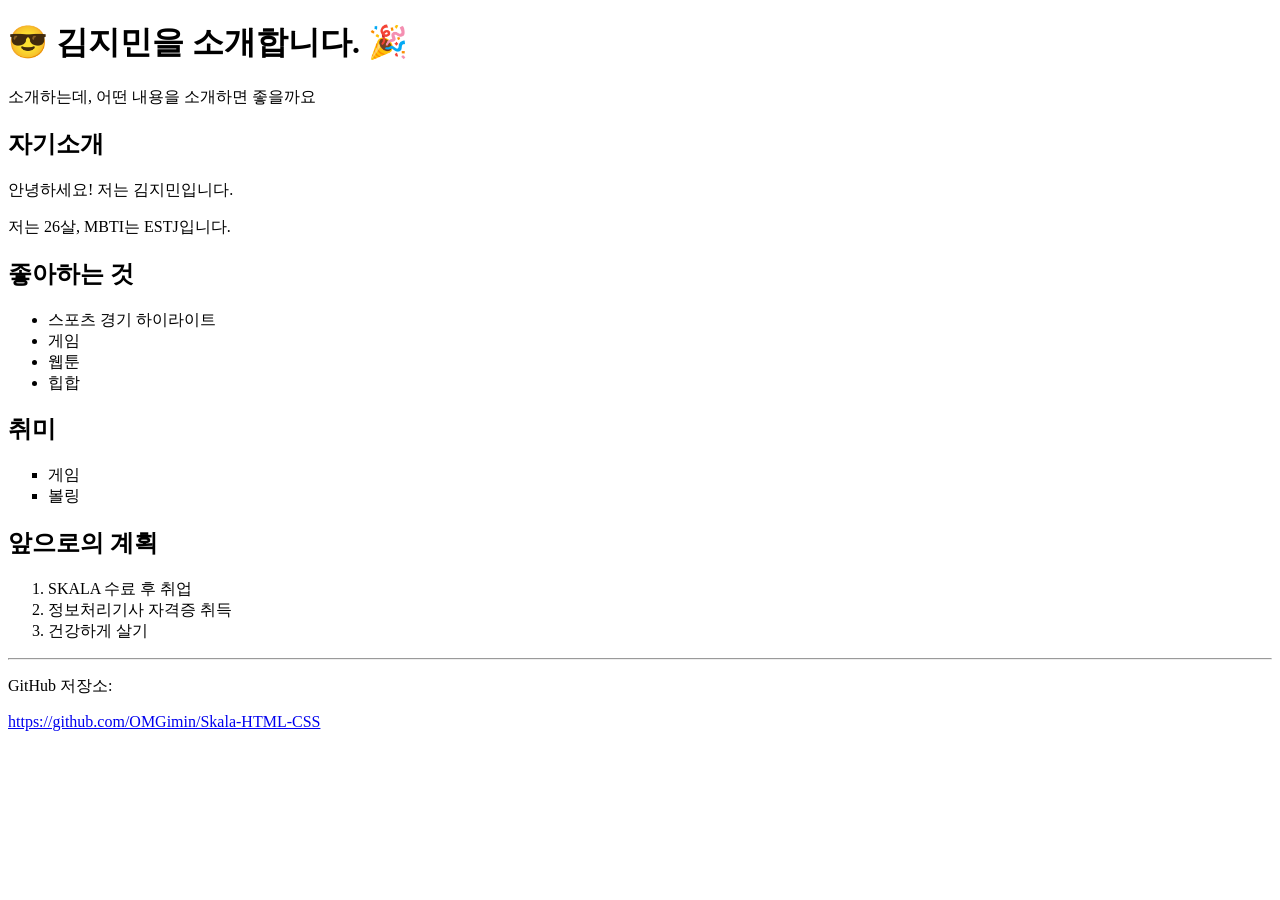
==== index.html @ 38d7fe78 "Day 실습2" ====
<!DOCTYPE html>
<html lang="en">
<head>
    <meta charset="UTF-8">
    <meta name="viewport" content="width=device-width, initial-scale=1.0">
    <title>Main</title>
</head>
<body>
    <h1>😎 김지민을 소개합니다. 🎉 </h1>
    <p>소개하는데, 어떤 내용을 소개하면 좋을까요</p>

    <h2>자기소개</h2>
    <p>안녕하세요! 저는 김지민입니다.</p>
    <p>저는 26살, MBTI는 ESTJ입니다.</p>
    <h2>좋아하는 것</h2>
    <ul>
        <li>스포츠 경기 하이라이트</li>
        <li>게임</li>
        <li>웹툰</li>
        <li>힙합</li>
    </ul>

    <h2>취미</h2>
    <ul style="list-style-type: square;">
        <li>게임</li>
        <li>볼링</li>
    </ul>

    <h2>앞으로의 계획</h2>
    <ol>
        <li>SKALA 수료 후 취업</li>   
        <li>정보처리기사 자격증 취득</li>
        <li>건강하게 살기</li>
    </ol>
    <hr>
    <p>GitHub 저장소:</p>
    <p>
        <a href="https://github.com/OMGimin/Skala-HTML-CSS">https://github.com/OMGimin/Skala-HTML-CSS</a>
    </p>
</body>
</html>
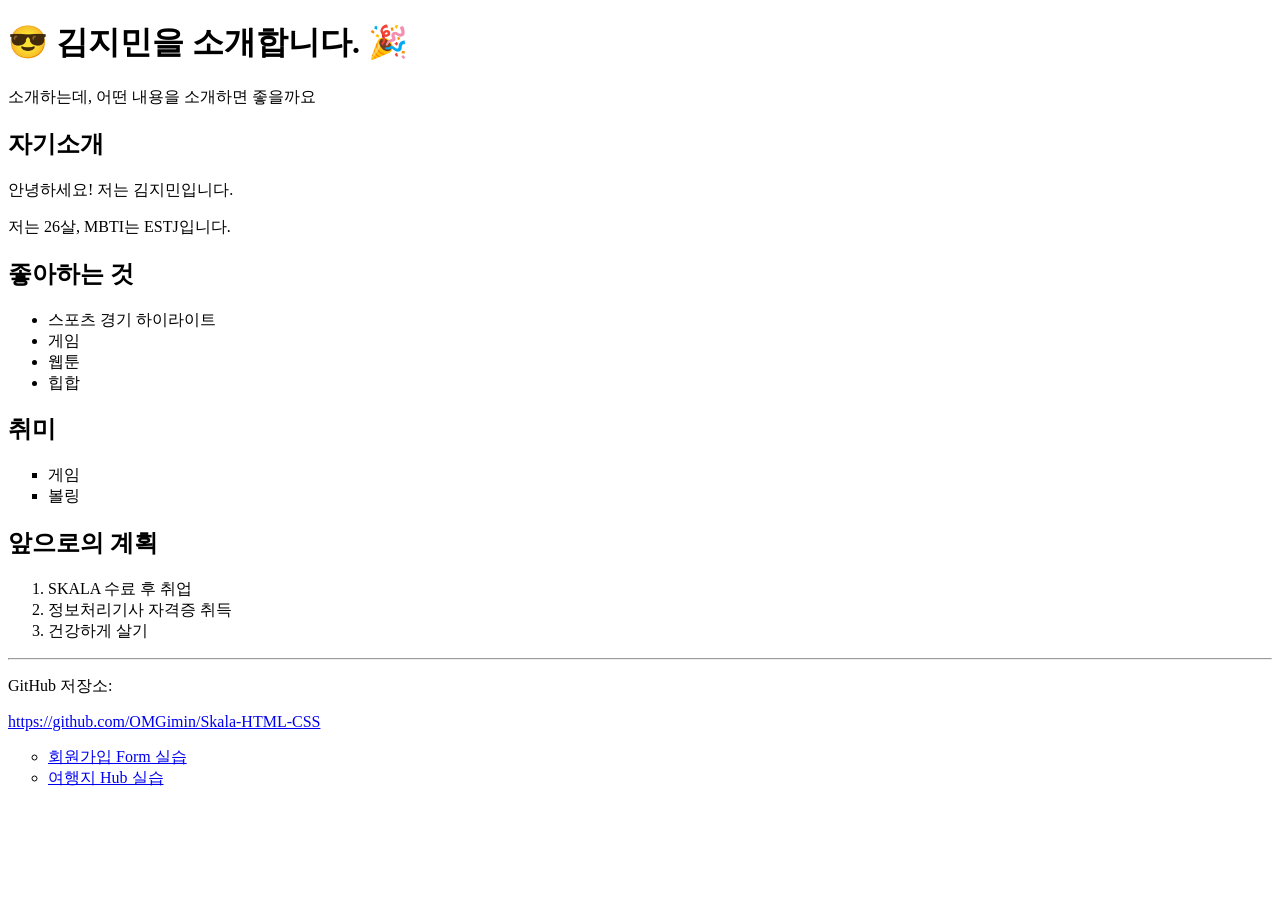
==== commit 70e40176: "Day1 실습5 여행지 Hub 작성" ====
--- a/index.html
+++ b/index.html
@@ -1,5 +1,5 @@
 <!DOCTYPE html>
-<html lang="en">
+<html lang="ko">
 <head>
     <meta charset="UTF-8">
     <meta name="viewport" content="width=device-width, initial-scale=1.0">
@@ -35,7 +35,11 @@
     <hr>
     <p>GitHub 저장소:</p>
     <p>
-        <a href="https://github.com/OMGimin/Skala-HTML-CSS">https://github.com/OMGimin/Skala-HTML-CSS</a>
+        <a href="https://github.com/OMGimin/Skala-HTML-CSS" target="_blank">https://github.com/OMGimin/Skala-HTML-CSS</a>
     </p>
+    <ul style="list-style-type: circle;">
+        <li><a href="signup.html">회원가입 Form 실습</a></li>
+        <li><a href="travel.html">여행지 Hub 실습</a></li>
+    </ul>
 </body>
-</html>+</html>
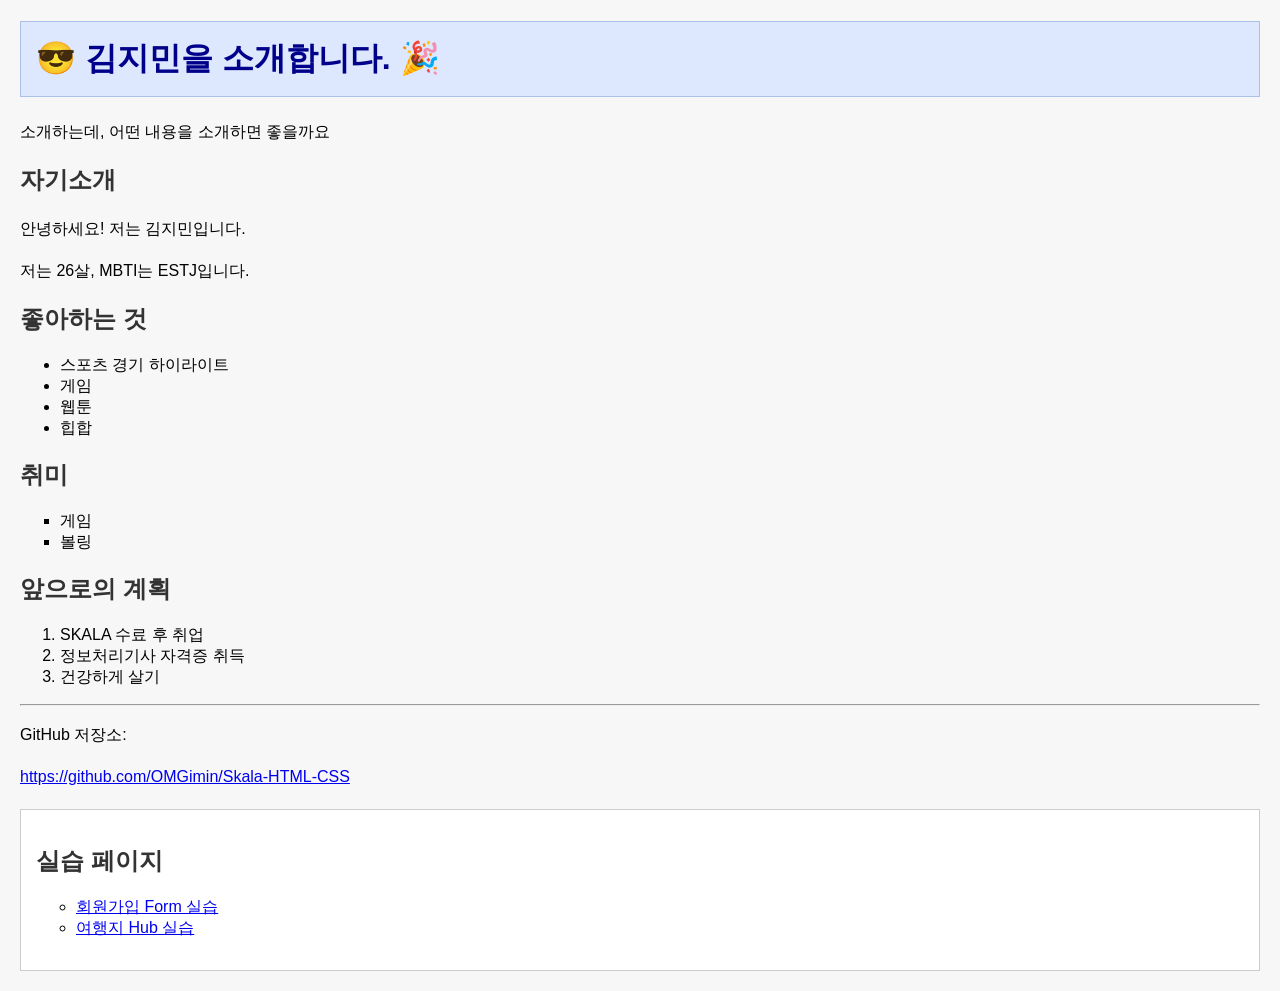
==== commit 6946b2d7: "Day2 실습1 CSS 스타일링 적용" ====
--- a/index.html
+++ b/index.html
@@ -4,9 +4,10 @@
     <meta charset="UTF-8">
     <meta name="viewport" content="width=device-width, initial-scale=1.0">
     <title>Main</title>
+    <link rel="stylesheet" href="css/style.css">
 </head>
 <body>
-    <h1>😎 김지민을 소개합니다. 🎉 </h1>
+    <h1 class="page-title">😎 김지민을 소개합니다. 🎉 </h1>
     <p>소개하는데, 어떤 내용을 소개하면 좋을까요</p>
 
     <h2>자기소개</h2>
@@ -37,9 +38,12 @@
     <p>
         <a href="https://github.com/OMGimin/Skala-HTML-CSS" target="_blank">https://github.com/OMGimin/Skala-HTML-CSS</a>
     </p>
-    <ul style="list-style-type: circle;">
-        <li><a href="signup.html">회원가입 Form 실습</a></li>
-        <li><a href="travel.html">여행지 Hub 실습</a></li>
-    </ul>
+    <div id="main-menu">
+        <h2>실습 페이지</h2>
+        <ul style="list-style-type: circle;">
+            <li><a href="signup.html">회원가입 Form 실습</a></li>
+            <li><a href="travel.html">여행지 Hub 실습</a></li>
+        </ul>
+    </div>
 </body>
 </html>
--- a/css/style.css
+++ b/css/style.css
@@ -0,0 +1,58 @@
+body {
+  font-family: Arial, sans-serif;
+  margin: 20px;
+  background-color: #f7f7f7;
+}
+
+h1 {
+  color: darkblue;
+}
+
+h2 {
+  color: #333333;
+}
+
+p {
+  line-height: 1.6;
+}
+
+.page-title {
+  background-color: #dde8ff;
+  padding: 15px;
+  border: 1px solid #aac0e8;
+}
+
+#main-menu {
+  background-color: white;
+  border: 1px solid #cccccc;
+  padding: 15px;
+  margin-top: 20px;
+}
+
+.travel-list {
+  display: flex;
+  flex-direction: row;
+  gap: 20px;
+}
+
+.travel-card {
+  background-color: white;
+  border: 1px solid #cccccc;
+  padding: 15px;
+  width: 300px;
+  transition: 0.3s;
+}
+
+.travel-card img {
+  width: 100%;
+}
+
+.travel-card:hover {
+  background-color: #eef6ff;
+}
+
+@media screen and (max-width: 700px) {
+  .travel-list {
+    flex-direction: column;
+  }
+}
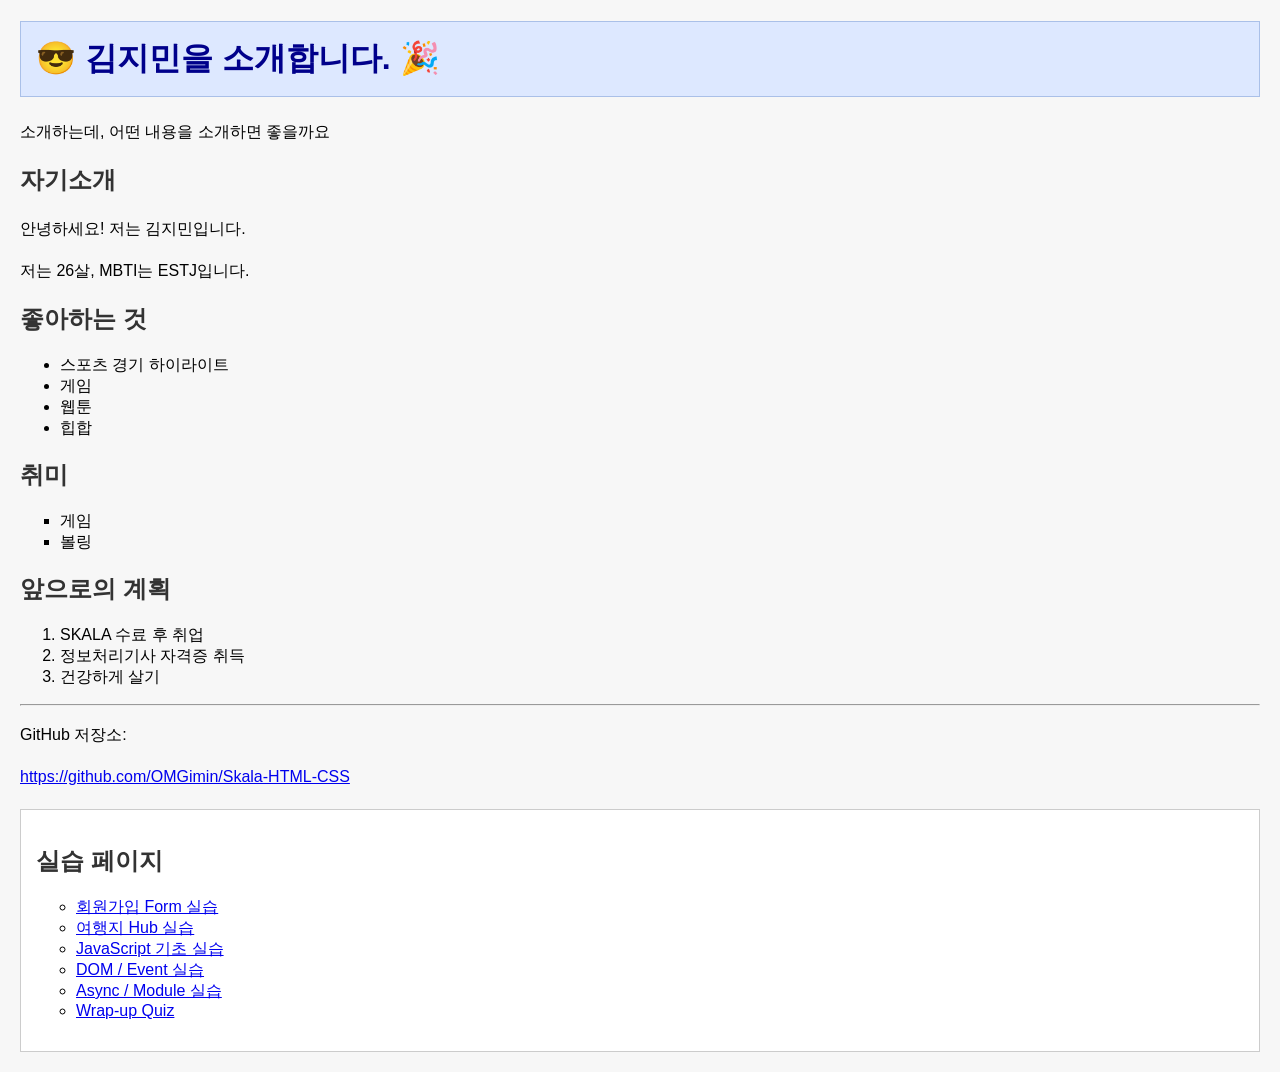
==== commit 4e43f969: "Day2 실습2 JavaScript 기초 작성" ====
--- a/index.html
+++ b/index.html
@@ -43,6 +43,10 @@
         <ul style="list-style-type: circle;">
             <li><a href="signup.html">회원가입 Form 실습</a></li>
             <li><a href="travel.html">여행지 Hub 실습</a></li>
+            <li><a href="js-basic.html">JavaScript 기초 실습</a></li>
+            <li><a href="dom-event.html">DOM / Event 실습</a></li>
+            <li><a href="async-module.html">Async / Module 실습</a></li>
+            <li><a href="quiz.html">Wrap-up Quiz</a></li>
         </ul>
     </div>
 </body>
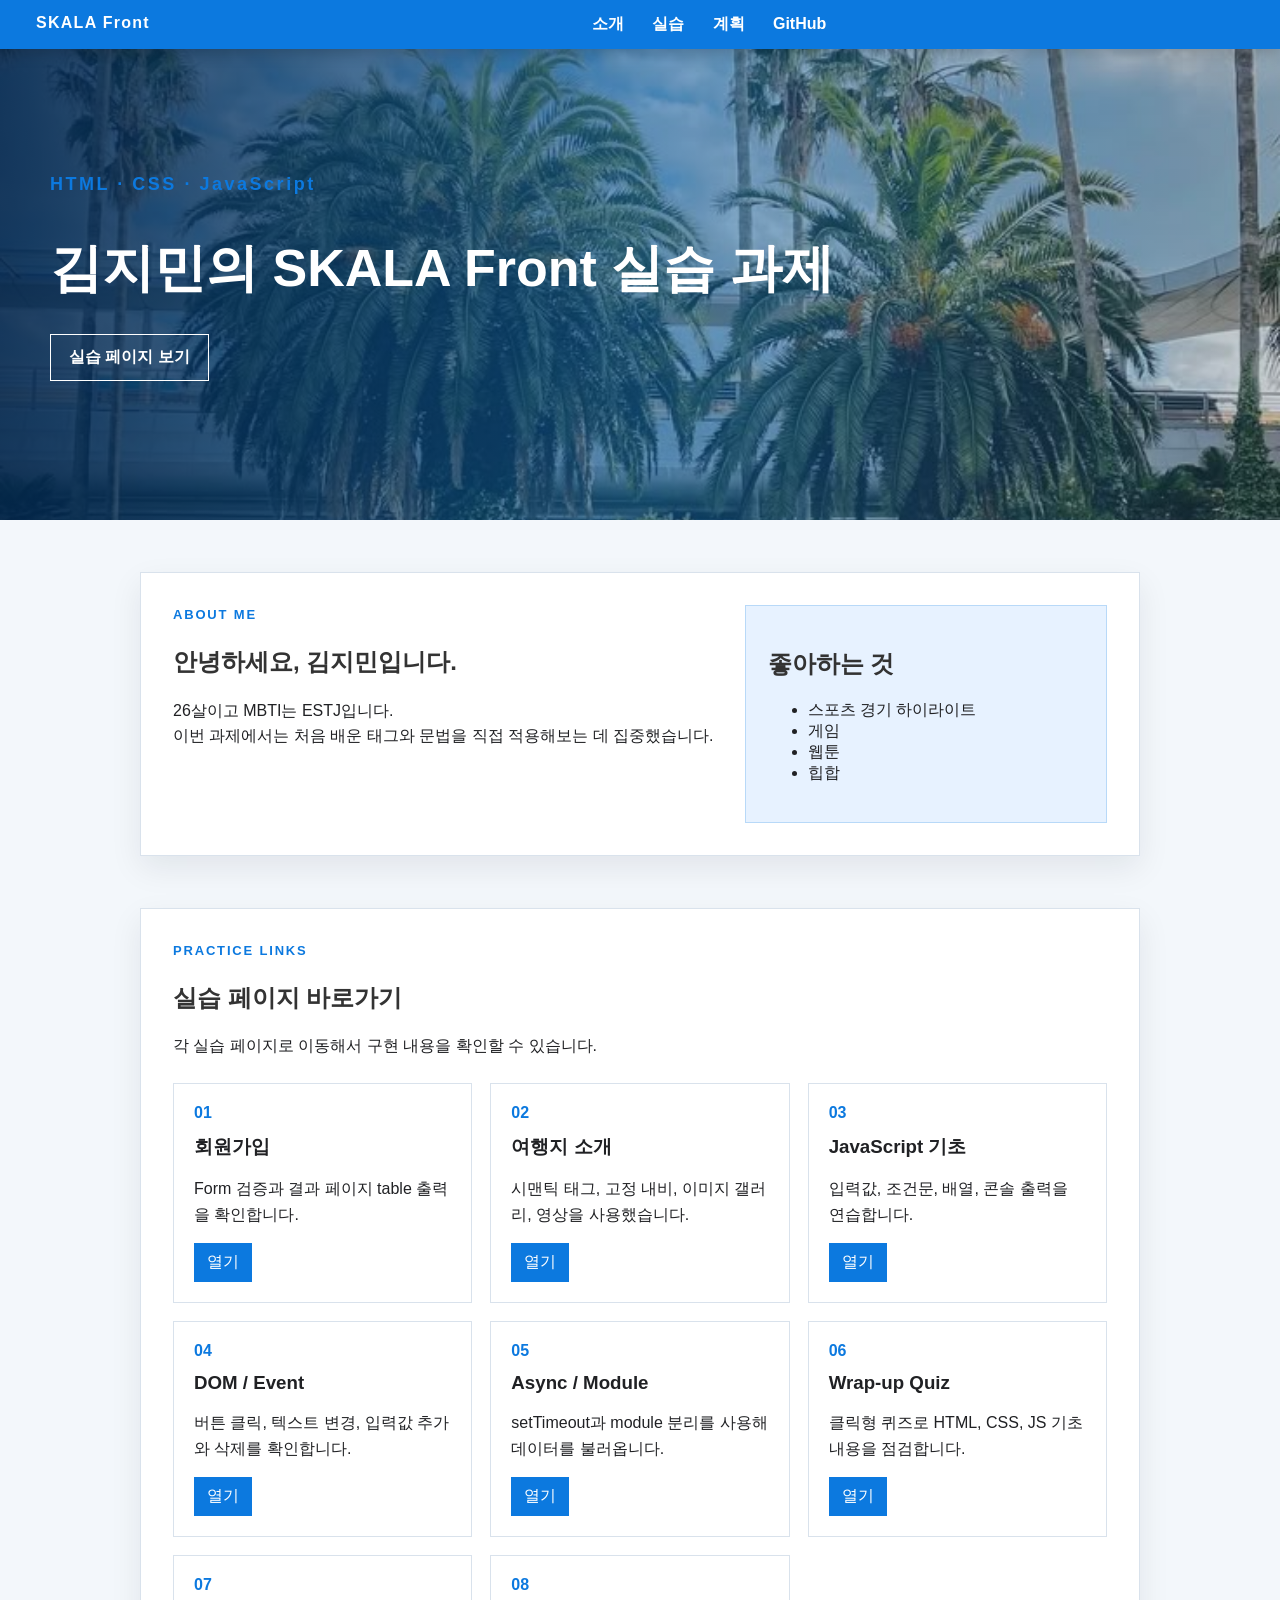
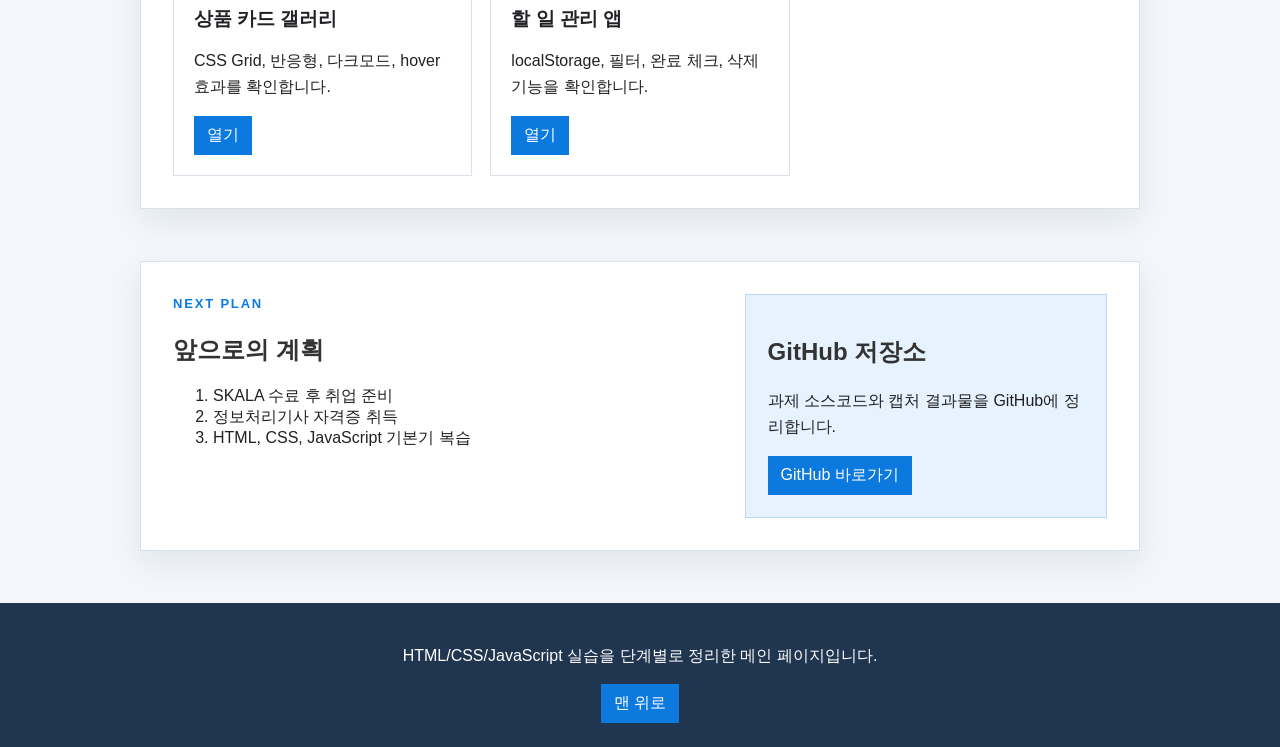
==== commit fdff8184: "종합실습 1, 2 끝" ====
--- a/index.html
+++ b/index.html
@@ -3,51 +3,133 @@
 <head>
     <meta charset="UTF-8">
     <meta name="viewport" content="width=device-width, initial-scale=1.0">
-    <title>Main</title>
+    <meta name="description" content="김지민의 HTML, CSS, JavaScript 실습 과제 메인 페이지">
+    <meta name="author" content="김지민">
+    <title>김지민 SKALA Front 과제</title>
     <link rel="stylesheet" href="css/style.css">
 </head>
-<body>
-    <h1 class="page-title">😎 김지민을 소개합니다. 🎉 </h1>
-    <p>소개하는데, 어떤 내용을 소개하면 좋을까요</p>
+<body class="home-page">
+    <header id="top" class="home-hero">
+        <nav class="home-nav">
+            <a class="nav-brand" href="index.html">SKALA Front</a>
+            <a href="#intro">소개</a>
+            <a href="#practice">실습</a>
+            <a href="#plan">계획</a>
+            <a href="https://github.com/OMGimin/Skala-HTML-CSS" target="_blank">GitHub</a>
+        </nav>
 
-    <h2>자기소개</h2>
-    <p>안녕하세요! 저는 김지민입니다.</p>
-    <p>저는 26살, MBTI는 ESTJ입니다.</p>
-    <h2>좋아하는 것</h2>
-    <ul>
-        <li>스포츠 경기 하이라이트</li>
-        <li>게임</li>
-        <li>웹툰</li>
-        <li>힙합</li>
-    </ul>
+        <div class="home-hero-text">
+            <p class="section-label hero-label">HTML · CSS · JavaScript</p>
+            <h1>김지민의 SKALA Front 실습 과제</h1>
+            <a class="hero-button" href="#practice">실습 페이지 보기</a>
+        </div>
+    </header>
 
-    <h2>취미</h2>
-    <ul style="list-style-type: square;">
-        <li>게임</li>
-        <li>볼링</li>
-    </ul>
+    <main>
+        <section id="intro" class="home-section intro-layout">
+            <div>
+                <p class="section-label">ABOUT ME</p>
+                <h2>안녕하세요, 김지민입니다.</h2>
+                <p>26살이고 MBTI는 ESTJ입니다. <br> 이번 과제에서는 처음 배운 태그와 문법을 직접 적용해보는 데 집중했습니다.</p>
+            </div>
 
-    <h2>앞으로의 계획</h2>
-    <ol>
-        <li>SKALA 수료 후 취업</li>   
-        <li>정보처리기사 자격증 취득</li>
-        <li>건강하게 살기</li>
-    </ol>
-    <hr>
-    <p>GitHub 저장소:</p>
-    <p>
-        <a href="https://github.com/OMGimin/Skala-HTML-CSS" target="_blank">https://github.com/OMGimin/Skala-HTML-CSS</a>
-    </p>
-    <div id="main-menu">
-        <h2>실습 페이지</h2>
-        <ul style="list-style-type: circle;">
-            <li><a href="signup.html">회원가입 Form 실습</a></li>
-            <li><a href="travel.html">여행지 Hub 실습</a></li>
-            <li><a href="js-basic.html">JavaScript 기초 실습</a></li>
-            <li><a href="dom-event.html">DOM / Event 실습</a></li>
-            <li><a href="async-module.html">Async / Module 실습</a></li>
-            <li><a href="quiz.html">Wrap-up Quiz</a></li>
-        </ul>
-    </div>
+            <aside class="intro-card">
+                <h2>좋아하는 것</h2>
+                <ul>
+                    <li>스포츠 경기 하이라이트</li>
+                    <li>게임</li>
+                    <li>웹툰</li>
+                    <li>힙합</li>
+                </ul>
+            </aside>
+        </section>
+
+        <section id="practice" class="home-section">
+            <p class="section-label">PRACTICE LINKS</p>
+            <h2>실습 페이지 바로가기</h2>
+            <p>각 실습 페이지로 이동해서 구현 내용을 확인할 수 있습니다.</p>
+
+            <div class="practice-grid">
+                <article class="practice-card">
+                    <span>01</span>
+                    <h3>회원가입</h3>
+                    <p>Form 검증과 결과 페이지 table 출력을 확인합니다.</p>
+                    <a class="link-button" href="signup.html">열기</a>
+                </article>
+
+                <article class="practice-card">
+                    <span>02</span>
+                    <h3>여행지 소개</h3>
+                    <p>시맨틱 태그, 고정 내비, 이미지 갤러리, 영상을 사용했습니다.</p>
+                    <a class="link-button" href="travel.html">열기</a>
+                </article>
+
+                <article class="practice-card">
+                    <span>03</span>
+                    <h3>JavaScript 기초</h3>
+                    <p>입력값, 조건문, 배열, 콘솔 출력을 연습합니다.</p>
+                    <a class="link-button" href="js-basic.html">열기</a>
+                </article>
+
+                <article class="practice-card">
+                    <span>04</span>
+                    <h3>DOM / Event</h3>
+                    <p>버튼 클릭, 텍스트 변경, 입력값 추가와 삭제를 확인합니다.</p>
+                    <a class="link-button" href="dom-event.html">열기</a>
+                </article>
+
+                <article class="practice-card">
+                    <span>05</span>
+                    <h3>Async / Module</h3>
+                    <p>setTimeout과 module 분리를 사용해 데이터를 불러옵니다.</p>
+                    <a class="link-button" href="async-module.html">열기</a>
+                </article>
+
+                <article class="practice-card">
+                    <span>06</span>
+                    <h3>Wrap-up Quiz</h3>
+                    <p>클릭형 퀴즈로 HTML, CSS, JS 기초 내용을 점검합니다.</p>
+                    <a class="link-button" href="quiz.html">열기</a>
+                </article>
+
+                <article class="practice-card">
+                    <span>07</span>
+                    <h3>상품 카드 갤러리</h3>
+                    <p>CSS Grid, 반응형, 다크모드, hover 효과를 확인합니다.</p>
+                    <a class="link-button" href="products.html">열기</a>
+                </article>
+
+                <article class="practice-card">
+                    <span>08</span>
+                    <h3>할 일 관리 앱</h3>
+                    <p>localStorage, 필터, 완료 체크, 삭제 기능을 확인합니다.</p>
+                    <a class="link-button" href="todo.html">열기</a>
+                </article>
+            </div>
+        </section>
+
+        <section id="plan" class="home-section plan-layout">
+            <div>
+                <p class="section-label">NEXT PLAN</p>
+                <h2>앞으로의 계획</h2>
+                <ol>
+                    <li>SKALA 수료 후 취업 준비</li>
+                    <li>정보처리기사 자격증 취득</li>
+                    <li>HTML, CSS, JavaScript 기본기 복습</li>
+                </ol>
+            </div>
+
+            <aside class="github-card">
+                <h2>GitHub 저장소</h2>
+                <p>과제 소스코드와 캡처 결과물을 GitHub에 정리합니다.</p>
+                <a class="link-button" href="https://github.com/OMGimin/Skala-HTML-CSS" target="_blank">GitHub 바로가기</a>
+            </aside>
+        </section>
+    </main>
+
+    <footer class="home-footer">
+        <p>HTML/CSS/JavaScript 실습을 단계별로 정리한 메인 페이지입니다.</p>
+        <a class="link-button" href="#top">맨 위로</a>
+    </footer>
 </body>
 </html>
--- a/css/style.css
+++ b/css/style.css
@@ -1,11 +1,33 @@
+* {
+  box-sizing: border-box;
+}
+
+:root {
+  --main-color: rgb(12, 121, 223);
+  --dark-main: rgb(7, 92, 175);
+  --bg-color: #f3f7fb;
+  --card-color: #ffffff;
+  --text-color: #202124;
+  --border-color: #d9e2ec;
+  --shadow-color: rgba(15, 23, 42, 0.12);
+}
+
 body {
-  font-family: Arial, sans-serif;
+  font-family: Arial, "맑은 고딕", sans-serif;
   margin: 20px;
   background-color: #f7f7f7;
 }
 
+input,
+button,
+select,
+textarea,
+table {
+  font-family: inherit;
+}
+
 h1 {
-  color: darkblue;
+  color: rgb(12, 121, 223);
 }
 
 h2 {
@@ -17,9 +39,9 @@
 }
 
 .page-title {
-  background-color: #dde8ff;
+  background-color: #e7f2ff;
   padding: 15px;
-  border: 1px solid #aac0e8;
+  border: 1px solid rgb(12, 121, 223);
 }
 
 #main-menu {
@@ -48,7 +70,7 @@
 }
 
 .travel-card:hover {
-  background-color: #eef6ff;
+  background-color: #e7f2ff;
 }
 
 @media screen and (max-width: 700px) {
@@ -56,3 +78,953 @@
     flex-direction: column;
   }
 }
+
+.highlight {
+  color: crimson;
+  font-weight: bold;
+}
+
+.fixed-header {
+  position: fixed;
+  top: 0;
+  left: 0;
+  right: 0;
+  background-color: rgb(12, 121, 223);
+  color: white;
+  padding: 15px;
+  z-index: 10;
+}
+
+.fixed-header h1 {
+  color: white;
+  margin: 0;
+}
+
+.form-page {
+  margin-top: 90px;
+}
+
+.form-card {
+  max-width: 760px;
+  margin-left: auto;
+  margin-right: auto;
+  background-color: white;
+  border: 1px solid #cccccc;
+  padding: 20px;
+}
+
+fieldset {
+  border: 1px solid #cccccc;
+  padding: 15px;
+  margin-bottom: 18px;
+}
+
+legend {
+  color: rgb(12, 121, 223);
+  font-weight: bold;
+}
+
+input[type="text"],
+input[type="email"],
+input[type="password"],
+input[type="tel"],
+input[type="date"],
+select,
+textarea {
+  padding: 8px;
+  border: 1px solid #bbbbbb;
+}
+
+input:focus,
+select:focus,
+textarea:focus {
+  outline: none;
+  border-color: rgb(12, 121, 223);
+  background-color: #e7f2ff;
+}
+
+.result-table {
+  width: 100%;
+  border-collapse: collapse;
+  background-color: white;
+}
+
+.result-table th,
+.result-table td {
+  padding: 10px;
+  text-align: left;
+}
+
+.result-table th {
+  width: 140px;
+  background-color: #e7f2ff;
+}
+
+button {
+  background-color: rgb(12, 121, 223);
+  color: white;
+  border: 1px solid rgb(12, 121, 223);
+  padding: 8px 12px;
+}
+
+button:hover {
+  background-color: rgb(7, 92, 175);
+}
+
+.btn-primary {
+  font-weight: bold;
+}
+
+.link-button {
+  display: inline-block;
+  background-color: rgb(12, 121, 223);
+  color: white;
+  border: 1px solid rgb(12, 121, 223);
+  padding: 8px 12px;
+  text-decoration: none;
+}
+
+.link-button:hover {
+  background-color: rgb(7, 92, 175);
+}
+
+html {
+  scroll-behavior: smooth;
+}
+
+.home-page {
+  margin: 0;
+  color: #202124;
+  background-color: #f3f7fb;
+}
+
+.home-hero {
+  min-height: 520px;
+  background-image: linear-gradient(90deg, rgba(0, 37, 77, 0.88), rgba(0, 86, 156, 0.55), rgba(0, 37, 77, 0.2)), url("../images/Jeju.png");
+  background-size: cover;
+  background-position: center;
+  color: white;
+}
+
+.home-nav {
+  position: fixed;
+  top: 0;
+  left: 0;
+  right: 0;
+  z-index: 20;
+  background-color: rgb(12, 121, 223);
+  padding: 14px 24px;
+  text-align: center;
+  box-shadow: 0 4px 14px rgba(0, 0, 0, 0.18);
+}
+
+.home-nav a {
+  color: white;
+  text-decoration: none;
+  margin: 0 12px;
+  font-weight: bold;
+}
+
+.home-nav a:hover {
+  text-decoration: underline;
+}
+
+.home-hero-text {
+  max-width: 900px;
+  padding: 170px 50px 90px;
+}
+
+.home-hero-text h1 {
+  color: white;
+  font-size: 52px;
+  margin-bottom: 12px;
+}
+
+.home-hero-text p {
+  max-width: 680px;
+  font-size: 18px;
+}
+
+.home-section {
+  max-width: 1000px;
+  margin: 52px auto;
+  padding: 32px;
+  background-color: white;
+  border: 1px solid #d9e2ec;
+  box-shadow: 0 12px 30px rgba(15, 23, 42, 0.08);
+}
+
+.intro-layout,
+.plan-layout {
+  display: grid;
+  grid-template-columns: 1.5fr 1fr;
+  gap: 28px;
+  align-items: start;
+}
+
+.intro-card,
+.github-card {
+  background-color: #e7f2ff;
+  border: 1px solid #b8d9f8;
+  padding: 22px;
+}
+
+.practice-grid {
+  display: grid;
+  grid-template-columns: repeat(3, 1fr);
+  gap: 18px;
+  margin-top: 24px;
+}
+
+.practice-card {
+  border: 1px solid #d9e2ec;
+  background-color: white;
+  padding: 20px;
+  transition: 0.3s;
+}
+
+.practice-card:hover {
+  transform: translateY(-8px);
+  box-shadow: 0 18px 36px rgba(15, 23, 42, 0.16);
+}
+
+.practice-card span {
+  display: inline-block;
+  color: rgb(12, 121, 223);
+  font-weight: bold;
+  margin-bottom: 8px;
+}
+
+.practice-card h3 {
+  margin: 4px 0 8px;
+}
+
+.home-footer {
+  text-align: center;
+  background-color: #20354f;
+  color: white;
+  padding: 24px;
+}
+
+.travel-page {
+  margin: 0;
+  color: #202124;
+  background-color: #f3f7fb;
+}
+
+.travel-hero {
+  min-height: 520px;
+  background-image: linear-gradient(90deg, rgba(0, 37, 77, 0.82), rgba(0, 37, 77, 0.42), rgba(0, 37, 77, 0.1)), url("../images/Busan.png");
+  background-size: cover;
+  background-position: center;
+  color: white;
+  position: relative;
+}
+
+.travel-nav {
+  position: fixed;
+  top: 0;
+  left: 0;
+  right: 0;
+  z-index: 20;
+  background-color: rgb(12, 121, 223);
+  padding: 14px 24px;
+  text-align: center;
+  box-shadow: 0 4px 14px rgba(0, 0, 0, 0.18);
+}
+
+.nav-brand {
+  float: left;
+  letter-spacing: 0.08em;
+}
+
+.travel-nav a {
+  color: white;
+  text-decoration: none;
+  margin: 0 12px;
+  font-weight: bold;
+}
+
+.travel-nav a:hover {
+  text-decoration: underline;
+}
+
+.hero-text {
+  max-width: 900px;
+  margin: 0;
+  padding: 170px 50px 90px;
+}
+
+.hero-text h1 {
+  color: white;
+  font-size: 54px;
+  margin-bottom: 12px;
+}
+
+.hero-text p {
+  max-width: 640px;
+  font-size: 18px;
+}
+
+.hero-label {
+  color: #bfe4ff;
+}
+
+.hero-button {
+  display: inline-block;
+  margin-top: 18px;
+  padding: 12px 18px;
+  color: white;
+  border: 1px solid white;
+  text-decoration: none;
+  font-weight: bold;
+}
+
+.hero-button:hover {
+  background-color: white;
+  color: rgb(12, 121, 223);
+}
+
+.travel-section {
+  max-width: 1000px;
+  margin: 52px auto;
+  padding: 32px;
+  background-color: white;
+  border: 1px solid #d9e2ec;
+  box-shadow: 0 12px 30px rgba(15, 23, 42, 0.08);
+}
+
+.about-section {
+  text-align: center;
+}
+
+.section-label {
+  margin: 0 0 8px;
+  color: rgb(12, 121, 223);
+  font-size: 13px;
+  font-weight: bold;
+  letter-spacing: 0.14em;
+}
+
+.travel-gallery {
+  display: grid;
+  grid-template-columns: repeat(3, 1fr);
+  gap: 18px;
+}
+
+.place-card {
+  margin: 0;
+  border: 1px solid #cccccc;
+  background-color: #ffffff;
+  overflow: hidden;
+  transition: 0.3s;
+}
+
+.place-card:hover {
+  transform: translateY(-8px);
+  box-shadow: 0 18px 36px rgba(15, 23, 42, 0.16);
+}
+
+.place-image {
+  position: relative;
+  overflow: hidden;
+}
+
+.place-image img {
+  width: 100%;
+  height: 220px;
+  object-fit: cover;
+  display: block;
+  transition: 0.3s;
+}
+
+.place-card:hover .place-image img {
+  transform: scale(1.06);
+}
+
+.place-image span {
+  position: absolute;
+  top: 12px;
+  right: 12px;
+  background-color: rgba(255, 255, 255, 0.9);
+  color: rgb(12, 121, 223);
+  padding: 5px 9px;
+  font-weight: bold;
+}
+
+.place-card figcaption {
+  padding: 18px;
+  line-height: 1.5;
+}
+
+.place-card strong {
+  display: block;
+  color: rgb(12, 121, 223);
+  margin-bottom: 6px;
+}
+
+.place-card small {
+  color: #5b6673;
+  font-weight: bold;
+}
+
+.food-layout {
+  display: grid;
+  grid-template-columns: 2fr 1fr;
+  gap: 22px;
+}
+
+.travel-tip {
+  background-color: #20354f;
+  color: white;
+  padding: 24px;
+}
+
+.travel-tip h2 {
+  color: white;
+}
+
+.travel-tip .section-label {
+  color: #bfe4ff;
+}
+
+.food-list {
+  display: flex;
+  gap: 18px;
+  padding: 18px 0;
+  border-top: 1px solid #d9e2ec;
+}
+
+.food-list strong {
+  color: rgb(12, 121, 223);
+}
+
+.food-list span {
+  display: block;
+}
+
+.food-list b {
+  display: block;
+  margin-bottom: 4px;
+}
+
+.travel-video {
+  width: 100%;
+  height: 520px;
+  border: 0;
+  background-color: #000000;
+}
+
+.video-box {
+  margin: 0;
+}
+
+.video-box figcaption {
+  margin-top: 8px;
+  color: #5b6673;
+}
+
+.travel-footer {
+  text-align: center;
+  background-color: #20354f;
+  color: white;
+  padding: 24px;
+}
+
+@media screen and (max-width: 800px) {
+  .practice-grid,
+  .intro-layout,
+  .plan-layout {
+    grid-template-columns: 1fr;
+  }
+
+  .home-nav a {
+    display: inline-block;
+    margin: 4px 8px;
+  }
+
+  .home-hero-text {
+    padding-left: 24px;
+    padding-right: 24px;
+  }
+
+  .home-hero-text h1 {
+    font-size: 32px;
+  }
+
+  .travel-gallery,
+  .food-layout,
+  .about-section {
+    grid-template-columns: 1fr;
+  }
+
+  .travel-nav a {
+    display: inline-block;
+    margin: 4px 8px;
+  }
+
+  .hero-text h1 {
+    font-size: 32px;
+  }
+
+  .hero-text {
+    padding-left: 24px;
+    padding-right: 24px;
+  }
+
+  .travel-video {
+    height: 300px;
+  }
+}
+
+.products-page {
+  margin: 0;
+  color: var(--text-color);
+  background-color: var(--bg-color);
+}
+
+.products-page.dark {
+  --bg-color: #111827;
+  --card-color: #1f2937;
+  --text-color: #f9fafb;
+  --border-color: #374151;
+  --shadow-color: rgba(0, 0, 0, 0.35);
+}
+
+.product-header {
+  display: flex;
+  align-items: center;
+  gap: 20px;
+  padding: 16px 28px;
+  background-color: var(--card-color);
+  border-bottom: 1px solid var(--border-color);
+  position: sticky;
+  top: 0;
+  z-index: 15;
+}
+
+.product-logo {
+  color: var(--main-color);
+  font-weight: bold;
+  text-decoration: none;
+  font-size: 20px;
+}
+
+.product-menu {
+  margin-left: auto;
+}
+
+.product-menu a {
+  color: var(--text-color);
+  text-decoration: none;
+  margin-left: 18px;
+  font-weight: bold;
+}
+
+.product-menu a:hover {
+  color: var(--main-color);
+}
+
+.dark-toggle {
+  background-color: var(--main-color);
+  border-color: var(--main-color);
+}
+
+.product-hero {
+  max-width: 1100px;
+  margin: 52px auto 24px;
+  padding: 34px;
+  background-color: var(--card-color);
+  border: 1px solid var(--border-color);
+  box-shadow: 0 12px 30px var(--shadow-color);
+  animation: showProduct 0.5s ease both;
+}
+
+.product-hero h1 {
+  color: var(--main-color);
+  margin-bottom: 10px;
+  animation: heroUp 0.55s ease backwards;
+  animation-delay: 0.15s;
+}
+
+.product-subtitle {
+  margin: 0;
+  animation: heroUp 0.55s ease backwards;
+  animation-delay: 0.35s;
+}
+
+.product-section {
+  max-width: 1100px;
+  margin: 0 auto 60px;
+  padding: 0 0 20px;
+}
+
+.product-grid {
+  display: grid;
+  grid-template-columns: repeat(3, 1fr);
+  gap: 22px;
+}
+
+.product-card {
+  position: relative;
+  top: 0;
+  background-color: var(--card-color);
+  color: var(--text-color);
+  border: 1px solid var(--border-color);
+  overflow: hidden;
+  box-shadow: 0 10px 24px var(--shadow-color);
+  transition: transform 0.3s, box-shadow 0.3s;
+  animation: cardEnter 0.65s ease backwards;
+}
+
+.product-card:nth-child(2) {
+  animation-delay: 0.08s;
+}
+
+.product-card:nth-child(3) {
+  animation-delay: 0.16s;
+}
+
+.product-card:nth-child(4) {
+  animation-delay: 0.24s;
+}
+
+.product-card:nth-child(5) {
+  animation-delay: 0.32s;
+}
+
+.product-card:nth-child(6) {
+  animation-delay: 0.40s;
+}
+
+.product-card:nth-child(7) {
+  animation-delay: 0.48s;
+}
+
+.product-card:nth-child(8) {
+  animation-delay: 0.56s;
+}
+
+.product-card:nth-child(9) {
+  animation-delay: 0.64s;
+}
+
+.product-card:hover {
+  transform: translateY(-12px);
+  box-shadow: 0 20px 42px var(--shadow-color);
+  border-color: var(--main-color);
+}
+
+.product-card img {
+  width: 100%;
+  height: 190px;
+  object-fit: cover;
+  display: block;
+  transition: transform 0.3s;
+}
+
+.product-card:hover img {
+  transform: scale(1.06);
+}
+
+.product-info {
+  padding: 20px;
+}
+
+.product-info h2 {
+  color: var(--text-color);
+  margin: 8px 0;
+}
+
+.product-info strong {
+  display: block;
+  margin-top: 14px;
+  color: var(--main-color);
+}
+
+.product-tag {
+  color: var(--main-color);
+  font-size: 13px;
+  font-weight: bold;
+}
+
+.product-footer {
+  text-align: center;
+  padding: 24px;
+  background-color: #20354f;
+  color: white;
+}
+
+@keyframes showProduct {
+  from {
+    opacity: 0;
+  }
+
+  to {
+    opacity: 1;
+  }
+}
+
+@keyframes cardEnter {
+  from {
+    opacity: 0;
+    top: 24px;
+  }
+
+  to {
+    opacity: 1;
+    top: 0;
+  }
+}
+
+@keyframes heroUp {
+  from {
+    opacity: 0;
+    transform: translateY(22px);
+  }
+
+  to {
+    opacity: 1;
+    transform: translateY(0);
+  }
+}
+
+@media (prefers-reduced-motion: reduce) {
+  .product-hero,
+  .product-hero h1,
+  .product-subtitle,
+  .product-card {
+    animation: none;
+  }
+
+  .product-card,
+  .product-card img {
+    transition: none;
+  }
+}
+
+.todo-page {
+  margin: 0;
+  background-color: #f3f7fb;
+  color: #202124;
+}
+
+.todo-header {
+  position: sticky;
+  top: 0;
+  z-index: 20;
+  display: flex;
+  align-items: center;
+  padding: 16px 8%;
+  background-color: white;
+  border-bottom: 1px solid #d9e2ec;
+  box-shadow: 0 8px 20px rgba(15, 23, 42, 0.08);
+}
+
+.todo-logo {
+  color: var(--main-color);
+  font-size: 20px;
+  font-weight: bold;
+  text-decoration: none;
+}
+
+.todo-menu {
+  margin-left: auto;
+}
+
+.todo-menu a {
+  color: #333333;
+  text-decoration: none;
+  margin-left: 18px;
+  font-weight: bold;
+}
+
+.todo-menu a:hover {
+  color: var(--main-color);
+}
+
+.todo-main {
+  max-width: 860px;
+  margin: 0 auto;
+  padding: 54px 20px 30px;
+}
+
+.todo-hero {
+  margin-bottom: 24px;
+  padding: 30px;
+  background-color: white;
+  border: 1px solid #d9e2ec;
+  box-shadow: 0 12px 28px rgba(15, 23, 42, 0.1);
+}
+
+.todo-hero h1 {
+  margin-top: 6px;
+  margin-bottom: 12px;
+  color: var(--main-color);
+}
+
+.quote-text {
+  margin-top: 18px;
+  padding: 14px 16px;
+  background-color: #e7f2ff;
+  border-left: 5px solid var(--main-color);
+  font-weight: bold;
+}
+
+.todo-panel {
+  padding: 24px;
+  background-color: white;
+  border: 1px solid #d9e2ec;
+  box-shadow: 0 12px 28px rgba(15, 23, 42, 0.1);
+}
+
+.todo-input-row {
+  display: flex;
+  gap: 10px;
+}
+
+.todo-input-row input {
+  flex: 1;
+  padding: 13px;
+  border: 1px solid #cccccc;
+  font-size: 16px;
+}
+
+.todo-input-row input:focus {
+  outline: none;
+  border-color: var(--main-color);
+  box-shadow: 0 0 0 3px rgba(12, 121, 223, 0.15);
+}
+
+.todo-summary {
+  display: flex;
+  gap: 10px;
+  margin: 18px 0;
+  flex-wrap: wrap;
+}
+
+.todo-summary span {
+  padding: 8px 12px;
+  background-color: #f3f7fb;
+  border: 1px solid #d9e2ec;
+  font-weight: bold;
+}
+
+.todo-filters {
+  display: flex;
+  gap: 8px;
+  margin-bottom: 16px;
+}
+
+.filter-button {
+  background-color: white;
+  color: var(--main-color);
+  border: 1px solid var(--main-color);
+}
+
+.filter-button.active,
+.filter-button:hover {
+  background-color: var(--main-color);
+  color: white;
+}
+
+.todo-list {
+  list-style-type: none;
+  margin: 0;
+  padding: 0;
+}
+
+.todo-item {
+  display: flex;
+  align-items: center;
+  gap: 12px;
+  justify-content: space-between;
+  margin-top: 10px;
+  padding: 14px;
+  background-color: #f9fbfd;
+  border: 1px solid #d9e2ec;
+  transition: transform 0.2s, border-color 0.2s;
+}
+
+.todo-item:hover {
+  transform: translateY(-3px);
+  border-color: var(--main-color);
+}
+
+.todo-item label {
+  display: flex;
+  align-items: center;
+  gap: 10px;
+  flex: 1;
+}
+
+.todo-item.done span {
+  color: #777777;
+  text-decoration: line-through;
+}
+
+.delete-button {
+  background-color: #ffffff;
+  color: #d93025;
+  border: 1px solid #d93025;
+}
+
+.delete-button:hover {
+  background-color: #d93025;
+  color: white;
+}
+
+.todo-footer {
+  text-align: center;
+  padding: 28px;
+  background-color: #20354f;
+}
+
+@media screen and (max-width: 900px) {
+  .product-grid {
+    grid-template-columns: repeat(2, 1fr);
+  }
+}
+
+@media screen and (max-width: 600px) {
+  .product-menu {
+    display: none;
+  }
+
+  .product-grid {
+    grid-template-columns: 1fr;
+  }
+
+  .product-header {
+    padding: 14px 18px;
+  }
+
+  .product-hero,
+  .product-section {
+    margin-left: 16px;
+    margin-right: 16px;
+  }
+
+  .todo-header {
+    display: block;
+    padding: 14px 20px;
+  }
+
+  .todo-menu {
+    margin-top: 10px;
+  }
+
+  .todo-menu a {
+    margin-left: 0;
+    margin-right: 12px;
+  }
+
+  .todo-input-row {
+    flex-direction: column;
+  }
+
+  .todo-item {
+    align-items: flex-start;
+    flex-direction: column;
+  }
+}
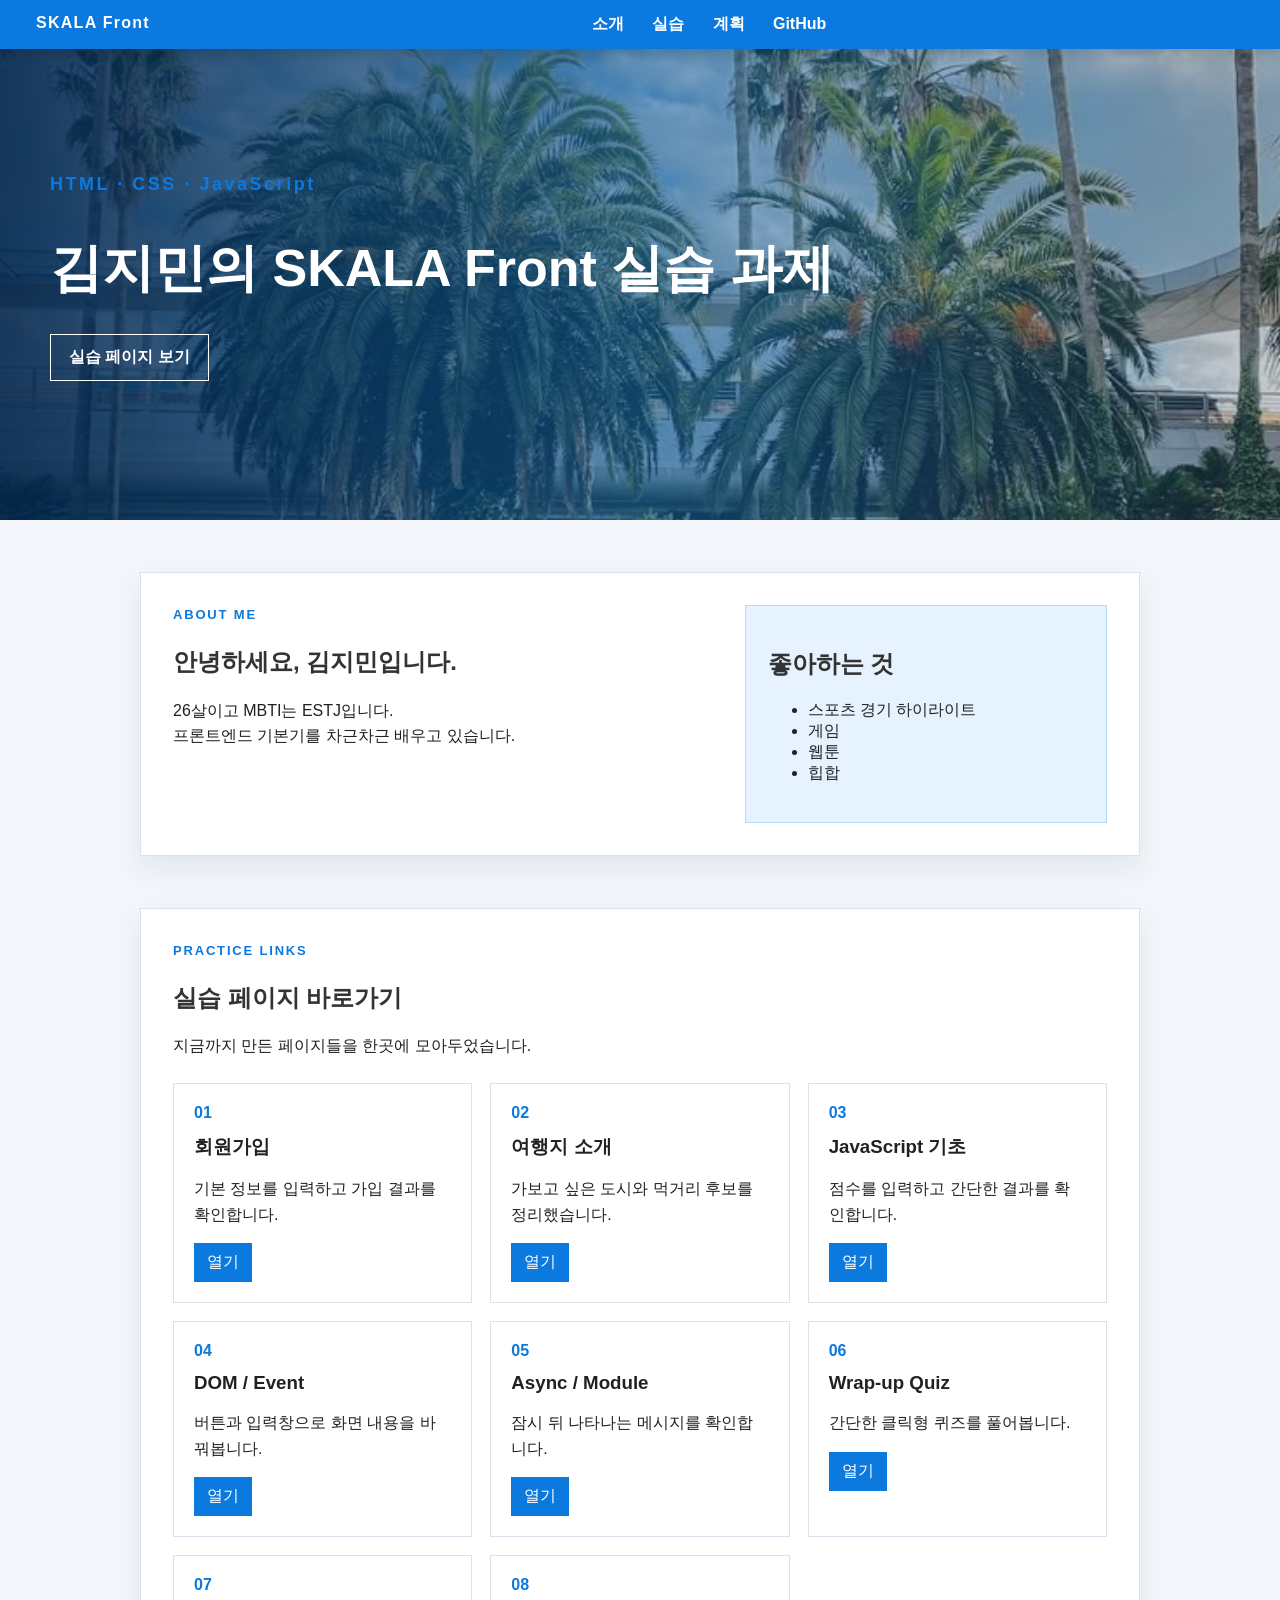
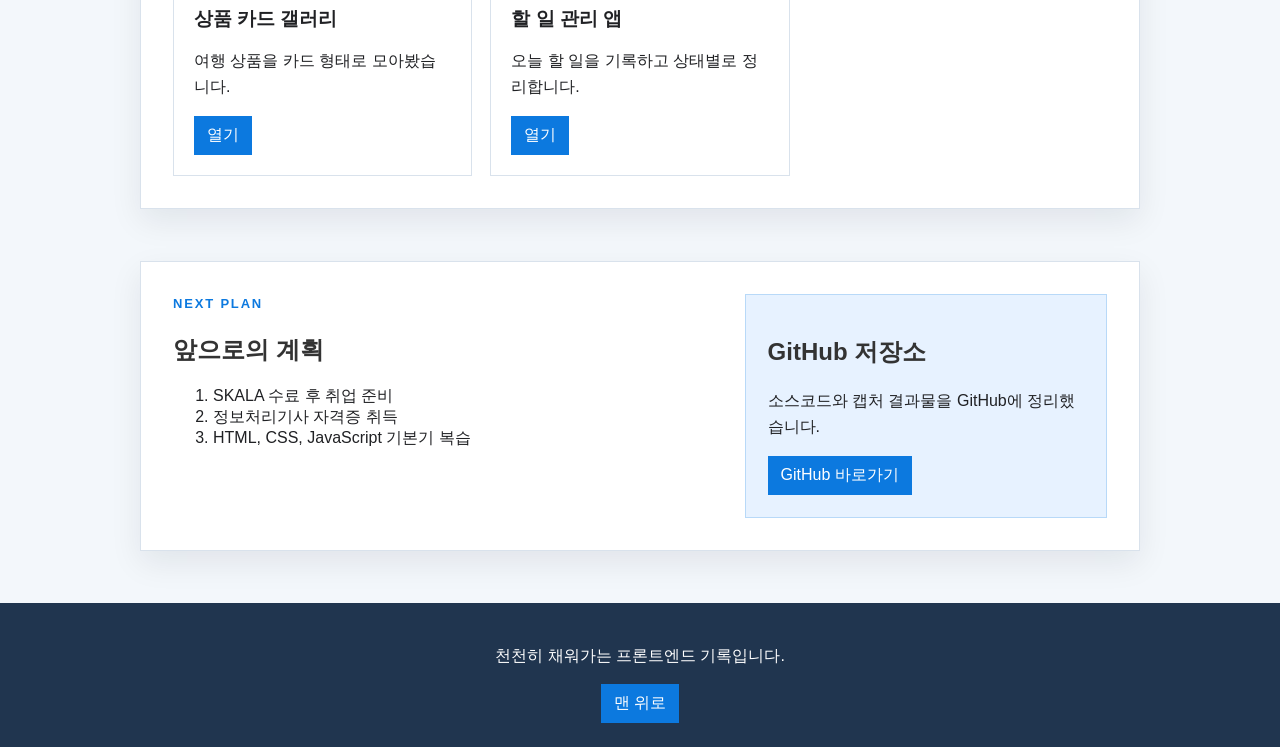
==== commit 6a3b8a52: "self-review" ====
--- a/index.html
+++ b/index.html
@@ -30,7 +30,7 @@
             <div>
                 <p class="section-label">ABOUT ME</p>
                 <h2>안녕하세요, 김지민입니다.</h2>
-                <p>26살이고 MBTI는 ESTJ입니다. <br> 이번 과제에서는 처음 배운 태그와 문법을 직접 적용해보는 데 집중했습니다.</p>
+                <p>26살이고 MBTI는 ESTJ입니다. <br> 프론트엔드 기본기를 차근차근 배우고 있습니다.</p>
             </div>
 
             <aside class="intro-card">
@@ -47,62 +47,62 @@
         <section id="practice" class="home-section">
             <p class="section-label">PRACTICE LINKS</p>
             <h2>실습 페이지 바로가기</h2>
-            <p>각 실습 페이지로 이동해서 구현 내용을 확인할 수 있습니다.</p>
+            <p>지금까지 만든 페이지들을 한곳에 모아두었습니다.</p>
 
             <div class="practice-grid">
                 <article class="practice-card">
                     <span>01</span>
                     <h3>회원가입</h3>
-                    <p>Form 검증과 결과 페이지 table 출력을 확인합니다.</p>
+                    <p>기본 정보를 입력하고 가입 결과를 확인합니다.</p>
                     <a class="link-button" href="signup.html">열기</a>
                 </article>
 
                 <article class="practice-card">
                     <span>02</span>
                     <h3>여행지 소개</h3>
-                    <p>시맨틱 태그, 고정 내비, 이미지 갤러리, 영상을 사용했습니다.</p>
+                    <p>가보고 싶은 도시와 먹거리 후보를 정리했습니다.</p>
                     <a class="link-button" href="travel.html">열기</a>
                 </article>
 
                 <article class="practice-card">
                     <span>03</span>
                     <h3>JavaScript 기초</h3>
-                    <p>입력값, 조건문, 배열, 콘솔 출력을 연습합니다.</p>
+                    <p>점수를 입력하고 간단한 결과를 확인합니다.</p>
                     <a class="link-button" href="js-basic.html">열기</a>
                 </article>
 
                 <article class="practice-card">
                     <span>04</span>
                     <h3>DOM / Event</h3>
-                    <p>버튼 클릭, 텍스트 변경, 입력값 추가와 삭제를 확인합니다.</p>
+                    <p>버튼과 입력창으로 화면 내용을 바꿔봅니다.</p>
                     <a class="link-button" href="dom-event.html">열기</a>
                 </article>
 
                 <article class="practice-card">
                     <span>05</span>
                     <h3>Async / Module</h3>
-                    <p>setTimeout과 module 분리를 사용해 데이터를 불러옵니다.</p>
+                    <p>잠시 뒤 나타나는 메시지를 확인합니다.</p>
                     <a class="link-button" href="async-module.html">열기</a>
                 </article>
 
                 <article class="practice-card">
                     <span>06</span>
                     <h3>Wrap-up Quiz</h3>
-                    <p>클릭형 퀴즈로 HTML, CSS, JS 기초 내용을 점검합니다.</p>
+                    <p>간단한 클릭형 퀴즈를 풀어봅니다.</p>
                     <a class="link-button" href="quiz.html">열기</a>
                 </article>
 
                 <article class="practice-card">
                     <span>07</span>
                     <h3>상품 카드 갤러리</h3>
-                    <p>CSS Grid, 반응형, 다크모드, hover 효과를 확인합니다.</p>
+                    <p>여행 상품을 카드 형태로 모아봤습니다.</p>
                     <a class="link-button" href="products.html">열기</a>
                 </article>
 
                 <article class="practice-card">
                     <span>08</span>
                     <h3>할 일 관리 앱</h3>
-                    <p>localStorage, 필터, 완료 체크, 삭제 기능을 확인합니다.</p>
+                    <p>오늘 할 일을 기록하고 상태별로 정리합니다.</p>
                     <a class="link-button" href="todo.html">열기</a>
                 </article>
             </div>
@@ -121,14 +121,14 @@
 
             <aside class="github-card">
                 <h2>GitHub 저장소</h2>
-                <p>과제 소스코드와 캡처 결과물을 GitHub에 정리합니다.</p>
+                <p>소스코드와 캡처 결과물을 GitHub에 정리했습니다.</p>
                 <a class="link-button" href="https://github.com/OMGimin/Skala-HTML-CSS" target="_blank">GitHub 바로가기</a>
             </aside>
         </section>
     </main>
 
     <footer class="home-footer">
-        <p>HTML/CSS/JavaScript 실습을 단계별로 정리한 메인 페이지입니다.</p>
+        <p>천천히 채워가는 프론트엔드 기록입니다.</p>
         <a class="link-button" href="#top">맨 위로</a>
     </footer>
 </body>
